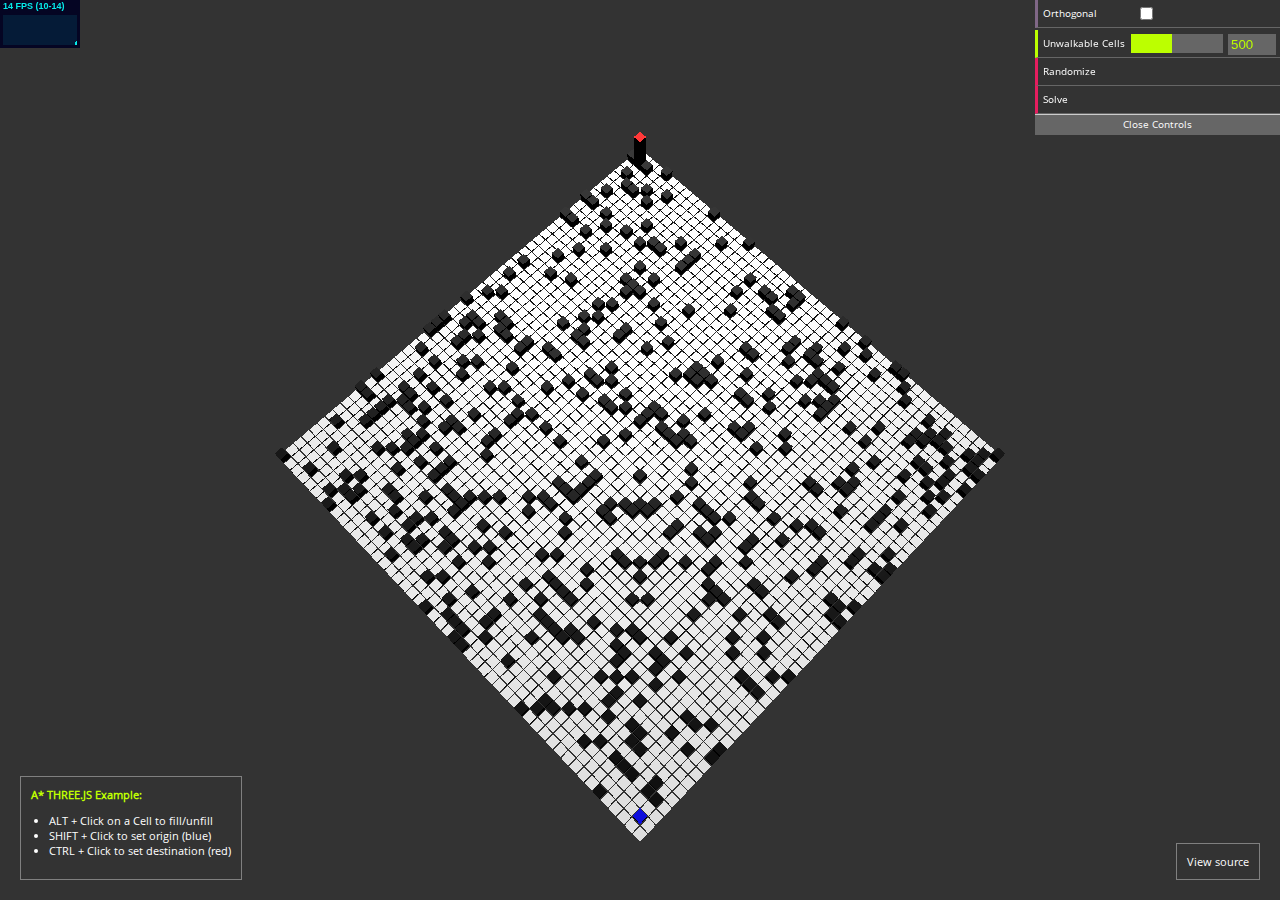
==== examples/3d/index.html @ 0d57b150 "Reinventing the wheel again" ====
<!DOCTYPE html>
<html lang="en">
<head>
    <meta charset="UTF-8">
    <title>ASTAR </title>
    <link rel="stylesheet" type="text/css" href="../css/main.css"/>

    <script src="../../libs/three.min.js"></script>
    <script src="../../libs/dat.gui.min.js"></script>
    <script src="../../libs/stats.min.js"></script>
    <script src="../../js/threejs/controls/OrbitControls.js"></script>
    <script src="../../js/AStar.js"></script>
    <script src="../../js/MapView3D.js"></script>
    <script src="../../js/main3D.js"></script>
    <link rel="stylesheet" type="text/css" href="../css/gui.css"/>
</head>
<script>



</script>
<body onload="init('container')">

<div id="result"></div>
<div id="msg">
    <span style="color:#BFFF00; font-weight: bold">A* THREE.JS Example:</span>
    <ul>
        <li>ALT + Click on a Cell to fill/unfill </li>
        <li>SHIFT + Click to set origin (blue)</li>
        <li>CTRL + Click to set destination (red)</li>
    </ul>
</div>

<a href="https://github.com/erosmarcon/" target="_blank">
    <div class="view-source">View source</div>
</a>


<div id="container"></div>

</body>
</html>
---- examples/css/main.css ----
@font-face
{
    font-family: 'opensans';
    src: url('../assets/fonts/open-sans/open-sans-v13-latin-regular.woff2') format('woff2'), url('../assets/fonts/open-sans/open-sans-v13-latin-regular.woff') format('woff');
    font-weight: normal;
    font-style: normal;
}

@font-face
{
    font-family: 'opensans-bold';
    src: url('../assets/fonts/open-sans/open-sans-v13-latin-700.woff2') format('woff2'), url('../assets/fonts/open-sans/open-sans-v13-latin-700.woff') format('woff');
    font-weight: normal;
    font-style: normal;
}

body
{
    color:#FFFFFF;
    background-color: #333333;
    margin: 0;
    overflow: hidden;
    padding:0;
    height:100%;
}

a
{
    color:#FFFFFF;
}
ul
{
    padding-left:18px;
}


.view-source
{
    font-family: 'opensans';
    right: 20px;
    bottom: 20px;
    position: absolute;
    font-size: 11px;
    border: 1px solid gray;
    background-color: rgba(51, 51, 51, 0.5);
    padding: 10px;
    cursor: pointer;
    cursor: hand;
}

.view-source:hover
{
    background-color: rgba(0, 0, 0, 0.2);
    color:#BCFF00;
}

#container
{
    position: absolute;
}

#loading-msg
{
    font-family: 'opensans-bold';
    position: absolute;
    font-size:11px;
    top:50%;
    width: 100%;
    text-align: center;
    color:#BCFF00;
}

#result
{
    padding:10px;
    font-family: 'opensans';
    margin: auto;
    bottom: 20px;
    position: absolute;
    font-size:18px;
    font-weight: bold;
    top: 50px;
    pointer-events: none;
    color:#BCFF00;
    width:100%;
    text-align: center;
    text-shadow: 2px 2px #000000;
}

#msg
{

    border: 1px solid gray;
    background-color: rgba(51, 51, 51, 0.7);
    padding:10px;
    font-family: 'opensans';
    left:20px;
    bottom: 20px;
    position: absolute;
    font-size:11px;
}
---- examples/css/gui.css ----
@font-face
{
    font-family: 'opensans';
    src: url('../assets/fonts/open-sans/open-sans-v13-latin-regular.woff2') format('woff2'), url('../assets/fonts/open-sans/open-sans-v13-latin-regular.woff') format('woff');
    font-weight: normal;
    font-style: normal;
}

@font-face
{
    font-family: 'opensans-bold';
    src: url('../assets/fonts/open-sans/open-sans-v13-latin-700.woff2') format('woff2'), url('../assets/fonts/open-sans/open-sans-v13-latin-700.woff') format('woff');
    font-weight: normal;
    font-style: normal;
}


.dg.main.taller-than-window .close-button {
    border-top: 1px solid #CCCCCC;
}

.dg.main .close-button {
    background-color: #666666;
    border-top: 1px solid #CCCCCC;
}

.dg.main.a{
    margin:0px
}


.dg.main .close-button:hover {
    background-color: #888888;
}

.dg {
    color: #FFFFFF;
    text-shadow: none !important;
    font-size: 10px;
    font-family: 'opensans';


}

.dg.main::-webkit-scrollbar {
    background: #fafafa;
}

.dg.main::-webkit-scrollbar-thumb {
    background: #bbb;
}

.dg li:not(.folder) {
    background: #333333;
    border-bottom: 1px solid #666666;
}

.dg li.folder {
    background: #333333;
    border-bottom: 1px dotted #333333;
}

.dg li.save-row .button {
    text-shadow: none !important;
}

.dg li.title {
    background: #666666 url([data-uri]) 6px 10px no-repeat;
    color: #BCFF00;
}

.dg .cr.function:hover,.dg .cr.boolean:hover {
    background: #666666;
}

.dg .c input[type=text] {
    background: #666666;
}

.dg .c input[type=text]:hover {
    background: #666666;
}

.dg .c input[type=text]:focus {
    background: #888888;
    color: #FFFFFF;
}

.dg .c .slider {
    background: #666666;
}

.dg .c .slider:hover {
    background: #666666;;
}


.dg .c .slider-fg {
    background: #BCFF00;
}

.dg .c .slider:hover .slider-fg {
    background: #BCFF00;
}

.dg .cr.number {
    border-left: 3px solid #BCFF00;
}

.dg .cr.number input[type=text] {
    color: #BCFF00;
}
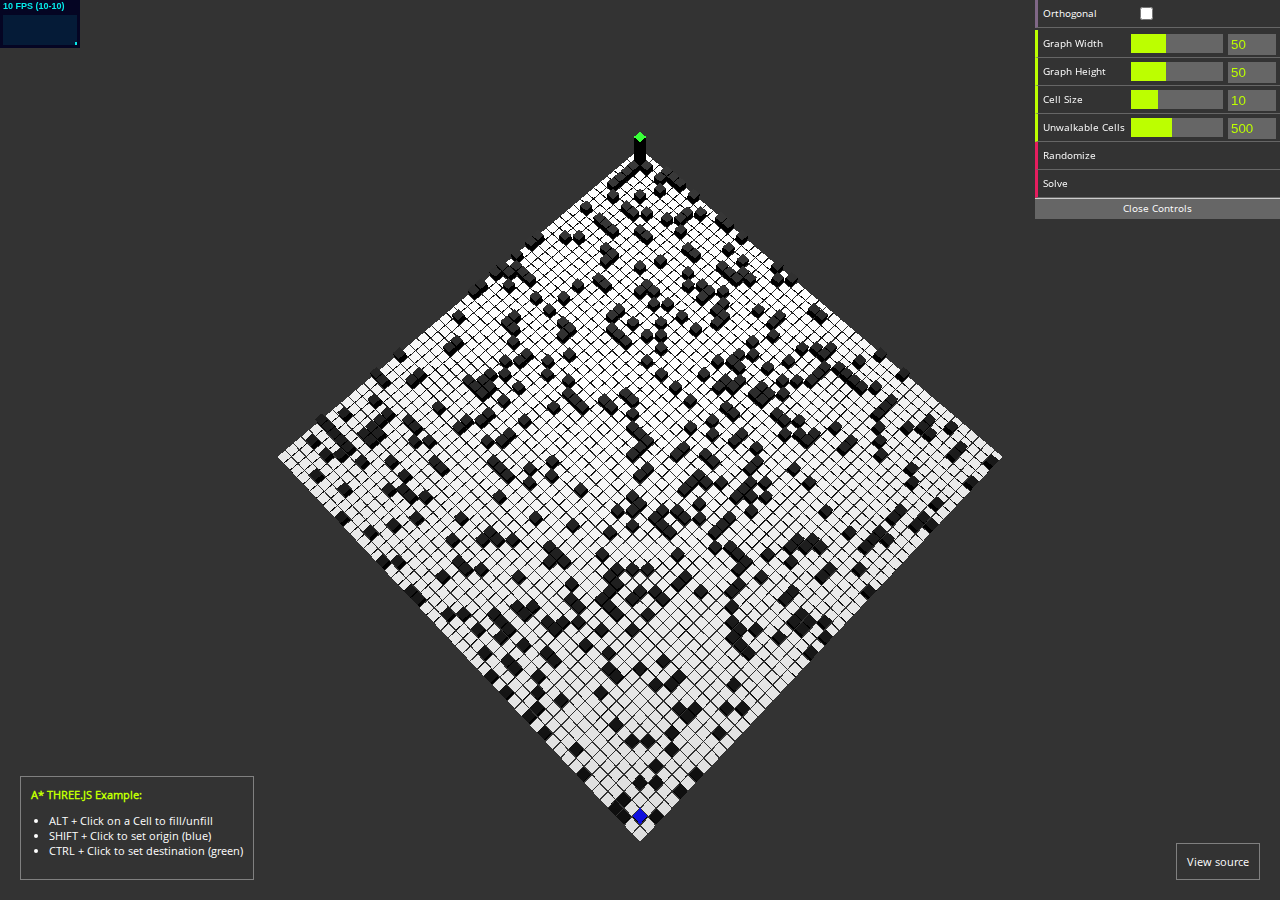
==== commit f9a42e90: "Reinventing the wheel again" ====
--- a/examples/3d/index.html
+++ b/examples/3d/index.html
@@ -26,8 +26,8 @@
     <span style="color:#BFFF00; font-weight: bold">A* THREE.JS Example:</span>
     <ul>
         <li>ALT + Click on a Cell to fill/unfill </li>
-        <li>SHIFT + Click to set origin (blue)</li>
-        <li>CTRL + Click to set destination (red)</li>
+        <li>SHIFT + Click to set origin     (blue)</li>
+        <li>CTRL + Click to set destination (green)</li>
     </ul>
 </div>
 
--- a/examples/css/main.css
+++ b/examples/css/main.css
@@ -1,41 +1,35 @@
-@font-face
-{
+@font-face {
     font-family: 'opensans';
     src: url('../assets/fonts/open-sans/open-sans-v13-latin-regular.woff2') format('woff2'), url('../assets/fonts/open-sans/open-sans-v13-latin-regular.woff') format('woff');
     font-weight: normal;
     font-style: normal;
 }
 
-@font-face
-{
+@font-face {
     font-family: 'opensans-bold';
     src: url('../assets/fonts/open-sans/open-sans-v13-latin-700.woff2') format('woff2'), url('../assets/fonts/open-sans/open-sans-v13-latin-700.woff') format('woff');
     font-weight: normal;
     font-style: normal;
 }
 
-body
-{
-    color:#FFFFFF;
+body {
+    color: #FFFFFF;
     background-color: #333333;
     margin: 0;
     overflow: hidden;
-    padding:0;
-    height:100%;
+    padding: 0;
+    height: 100%;
 }
 
-a
-{
-    color:#FFFFFF;
-}
-ul
-{
-    padding-left:18px;
+a {
+    color: #FFFFFF;
 }
 
+ul {
+    padding-left: 18px;
+}
 
-.view-source
-{
+.view-source {
     font-family: 'opensans';
     right: 20px;
     bottom: 20px;
@@ -48,56 +42,51 @@
     cursor: hand;
 }
 
-.view-source:hover
-{
+.view-source:hover {
     background-color: rgba(0, 0, 0, 0.2);
-    color:#BCFF00;
+    color: #BCFF00;
 }
 
-#container
-{
+#container {
     position: absolute;
 }
 
-#loading-msg
-{
+#loading-msg {
     font-family: 'opensans-bold';
     position: absolute;
-    font-size:11px;
-    top:50%;
+    font-size: 11px;
+    top: 50%;
     width: 100%;
     text-align: center;
-    color:#BCFF00;
+    color: #BCFF00;
 }
 
-#result
-{
-    padding:10px;
+#result {
+    padding: 10px;
     font-family: 'opensans';
     margin: auto;
     bottom: 20px;
     position: absolute;
-    font-size:18px;
+    font-size: 18px;
     font-weight: bold;
     top: 50px;
     pointer-events: none;
-    color:#BCFF00;
-    width:100%;
+    color: #BCFF00;
+    width: 100%;
     text-align: center;
     text-shadow: 2px 2px #000000;
 }
 
-#msg
-{
+#msg {
 
     border: 1px solid gray;
     background-color: rgba(51, 51, 51, 0.7);
-    padding:10px;
+    padding: 10px;
     font-family: 'opensans';
-    left:20px;
+    left: 20px;
     bottom: 20px;
     position: absolute;
-    font-size:11px;
+    font-size: 11px;
 }
 
 
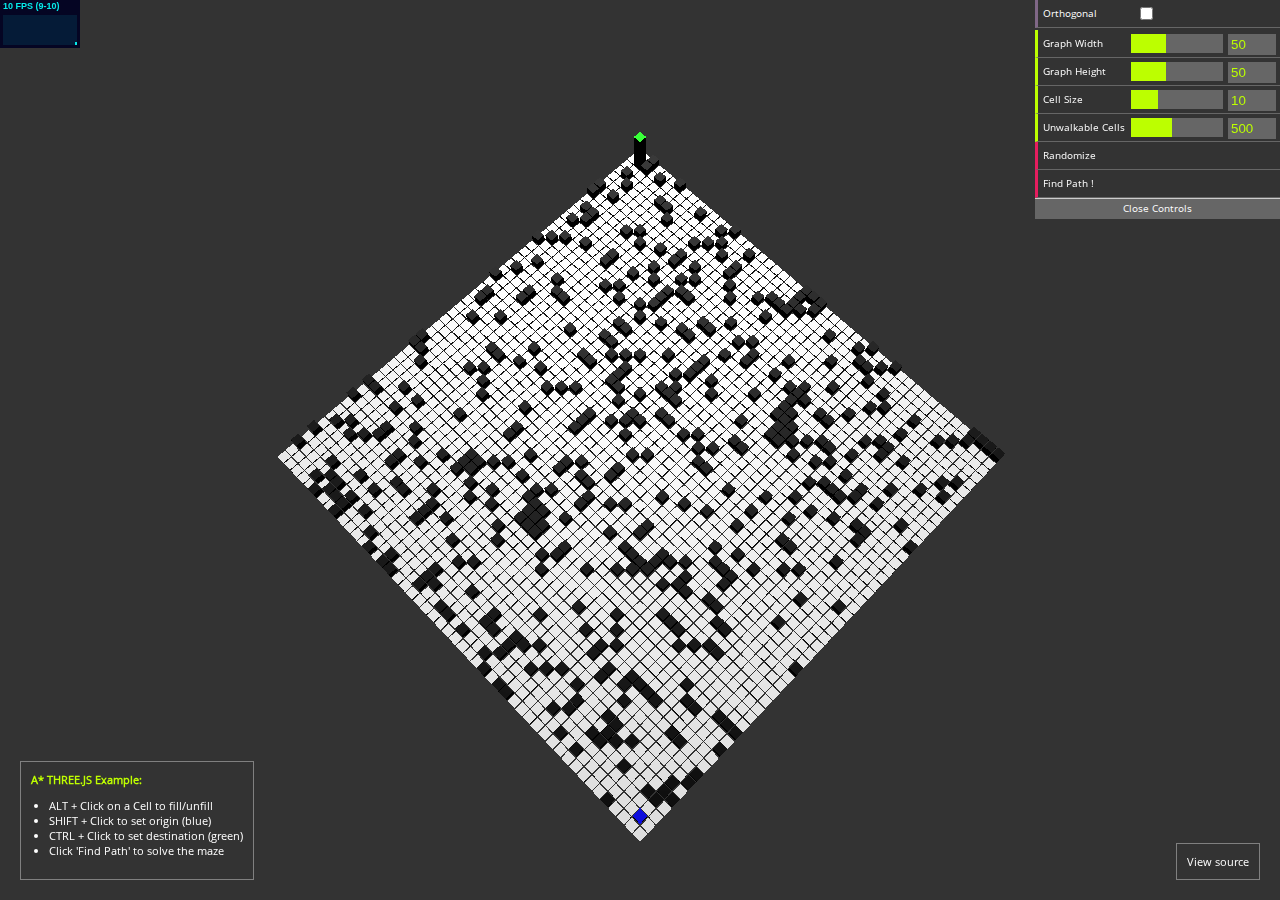
==== commit 8bbb6168: "Reinventing the wheel again" ====
--- a/examples/3d/index.html
+++ b/examples/3d/index.html
@@ -8,35 +8,235 @@
     <script src="../../libs/three.min.js"></script>
     <script src="../../libs/dat.gui.min.js"></script>
     <script src="../../libs/stats.min.js"></script>
-    <script src="../../js/threejs/controls/OrbitControls.js"></script>
+    <script src="js/threejs/controls/OrbitControls.js"></script>
     <script src="../../js/AStar.js"></script>
-    <script src="../../js/MapView3D.js"></script>
-    <script src="../../js/main3D.js"></script>
+    <script src="js/MapView.js"></script>
+
     <link rel="stylesheet" type="text/css" href="../css/gui.css"/>
 </head>
 <script>
 
+    var scene, renderer, camera, controls, stats;
+    var container, graph, view;
+    var settings = {orthogonal: false, numBlocks: 500, width:50, height:50, cellSize:10}
+
+    function init(element) {
+        container = document.getElementById(element);
+        camera = new THREE.PerspectiveCamera(45, window.innerWidth / window.innerHeight, 1, 50000);
+        scene = new THREE.Scene();
+
+        renderer = new THREE.WebGLRenderer({alpha: true});
+        renderer.setClearColor(0x333333, 0);
+        renderer.setSize(window.innerWidth, window.innerHeight);
+        renderer.domElement.style.position = 'absolute';
+        renderer.domElement.style.top = 0;
+        container.appendChild(renderer.domElement);
+
+        camera.position.set(0, 1000, 0);
+        camera.lookAt(new THREE.Vector3(0, 0, 0));
+
+        controls = new THREE.OrbitControls(camera, renderer.domElement);
+        controls.maxPolarAngle = Math.PI * 0.5;
+        controls.minDistance = 100;
+        controls.maxDistance = 30000;
+
+        stats = new Stats();
+        stats.domElement.style.position = 'absolute';
+        stats.domElement.style.bottom = '0px';
+        stats.domElement.style.left = '0px'
+        stats.domElement.style.zIndex = 100;
+        container.appendChild(stats.domElement);
+
+        var dirLight = new THREE.DirectionalLight(0xffffff, 1);
+        dirLight.position.set(50, 100, 50);
+        scene.add(dirLight);
+
+        graph = new AStarGraph(settings.width, settings.height);
+        randomize(settings.numBlocks);
+
+
+        view = new MapView3D(graph, settings.cellSize)
+        scene.add(view);
+        lookAtCenter()
+
+
+        //Gui
+        var gui = new dat.GUI();
+        gui.add(settings, 'orthogonal').name('Orthogonal');
+        var width = gui.add(settings, 'width', 20, 100).step(1).name('Graph Width')
+        var height = gui.add(settings, 'height', 20, 100).step(1).name('Graph Height')
+
+        width.onFinishChange(function (value) {
+            graph.clear();
+            graph = new AStarGraph(value, settings.height);
+            randomize(settings.numBlocks);
+            view.graph=graph;
+            view.drawMap();
+            lookAtCenter()
+
+        })
+
+        height.onFinishChange(function (value) {
+            graph.clear();
+            graph = new AStarGraph(settings.width, value);
+            randomize(settings.numBlocks);
+            view.graph=graph;
+            view.drawMap();
+            lookAtCenter()
+
+        })
+
+        var cellSize = gui.add(settings, 'cellSize', 6, 20).step(1).name('Cell Size');
+
+        cellSize.onFinishChange(function (value) {
+            graph.clear();
+            graph = new AStarGraph(settings.width, settings.height);
+            randomize(settings.numBlocks);
+            view.graph=graph;
+            view.cellSize=value
+            view.drawMap();
+            lookAtCenter()
+
+        })
+
+
+        var numBlocks = gui.add(settings, 'numBlocks', 100, 1000).step(1).name('Unwalkable Cells').listen();;
+        numBlocks.onFinishChange(function (value) {
+            graph.clear();
+            randomize(parseInt(value))
+            view.drawMap()
+        })
+        gui.add({
+            randomize: function () {
+                graph.clear()
+                randomize(settings.numBlocks)
+                view.drawMap()
+            }
+        }, "randomize").name("Randomize")
+
+        gui.add({
+            solve: function () {
+                solve()
+            }
+        }, "solve").name("Find Path !")
+
+        window.addEventListener('resize', onWindowResize, false);
+        document.addEventListener('mousedown', onClick, false);
+        animate();
+    }
+
+
+    function lookAtCenter()
+    {
+        var centerX = graph.width * view.cellSize * .5;
+        var centerZ = graph.height * view.cellSize * .5;
+        controls.target = new THREE.Vector3(centerX, 0, centerZ);
+    }
+
+
+    function onClick(event) {
+        var mouse3D = new THREE.Vector3(( event.clientX / window.innerWidth ) * 2 - 1, -( event.clientY / window.innerHeight ) * 2 + 1, 0.5);
+        mouse3D.unproject(camera);
+        var raycaster = new THREE.Raycaster(camera.position, mouse3D.sub(camera.position).normalize());
+        var intersects = raycaster.intersectObjects(scene.children, true);
+        if (intersects.length > 0) {
+            var x = parseInt(intersects[0].object.position.x / view.cellSize);
+            var y = parseInt(intersects[0].object.position.z / view.cellSize);
+            if (event.altKey) {
+                graph.getCellAt(x, y).walkable = !graph.getCellAt(x, y).walkable;
+                if(graph.getCellAt(x, y).walkable)
+                    settings.numBlocks--
+                else
+                    settings.numBlocks++
+                view.drawMap()
+            }
+            else if (event.ctrlKey) {
+                view.origin = {x: x, y: y}
+                view.drawMap()
+            }
+            else if (event.shiftKey) {
+                view.destination = {x: x, y: y}
+                view.drawMap()
+            }
+        }
+    }
+
+    function solve() {
+        if(!graph.getCellAt(view.destination.x, view.destination.y).walkable)
+            graph.getCellAt(view.destination.x, view.destination.y).walkable=true;
+
+        document.getElementById('result').innerHTML = "";
+
+        var solution = graph.solve(view.origin, view.destination, settings.orthogonal);
+        var message=""
+        switch (solution.description) {
+            case AStarGraph.INVALID_DESTINATION:
+                message = "Destination point is filled!"
+                break;
+            case AStarGraph.NO_PATH:
+                message="No path beetween points!"
+                break;
+            case AStarGraph.TOO_LONG:
+                message = "Too many !"
+                break;
+            case AStarGraph.UNSOLVED:
+                message = "Unable to find path"
+                break;
+            case AStarGraph.SOLVED:
+                message = "Path solved!";
+                if (solution.path != null) {
+                    message = "Path found! (" + solution.path.length + " steps)";
+                    view.showSolution(solution.path)
+                }
+                break;
+        }
+        document.getElementById('result').innerHTML = message;
+    }
+
+    function randomize(fills) {
+        for (var i = 0; i < fills; i++) {
+            var x = parseInt(Math.random() * settings.width);
+            var y = parseInt(Math.random() * settings.height);
+            graph.getCellAt(x, y).walkable = false;
+        }
+    }
+
+    function onWindowResize() {
+        camera.aspect = window.innerWidth / window.innerHeight;
+        camera.updateProjectionMatrix();
+        renderer.setSize(window.innerWidth, window.innerHeight);
+    }
+
+    function animate() {
+        requestAnimationFrame(animate);
+        controls.update();
+        renderer.render(scene, camera);
+        stats.update();
+    }
+
 
 
 </script>
 <body onload="init('container')">
 
 <div id="result"></div>
+<div id="container"></div>
 <div id="msg">
     <span style="color:#BFFF00; font-weight: bold">A* THREE.JS Example:</span>
     <ul>
         <li>ALT + Click on a Cell to fill/unfill </li>
         <li>SHIFT + Click to set origin     (blue)</li>
         <li>CTRL + Click to set destination (green)</li>
+        <li>Click 'Find Path' to solve the maze</li>
     </ul>
 </div>
 
-<a href="https://github.com/erosmarcon/" target="_blank">
+<a href="https://github.com/erosmarcon/astar-js/blob/master/examples/3d/index.html" target="_blank">
     <div class="view-source">View source</div>
 </a>
 
 
-<div id="container"></div>
+
 
 </body>
 </html>